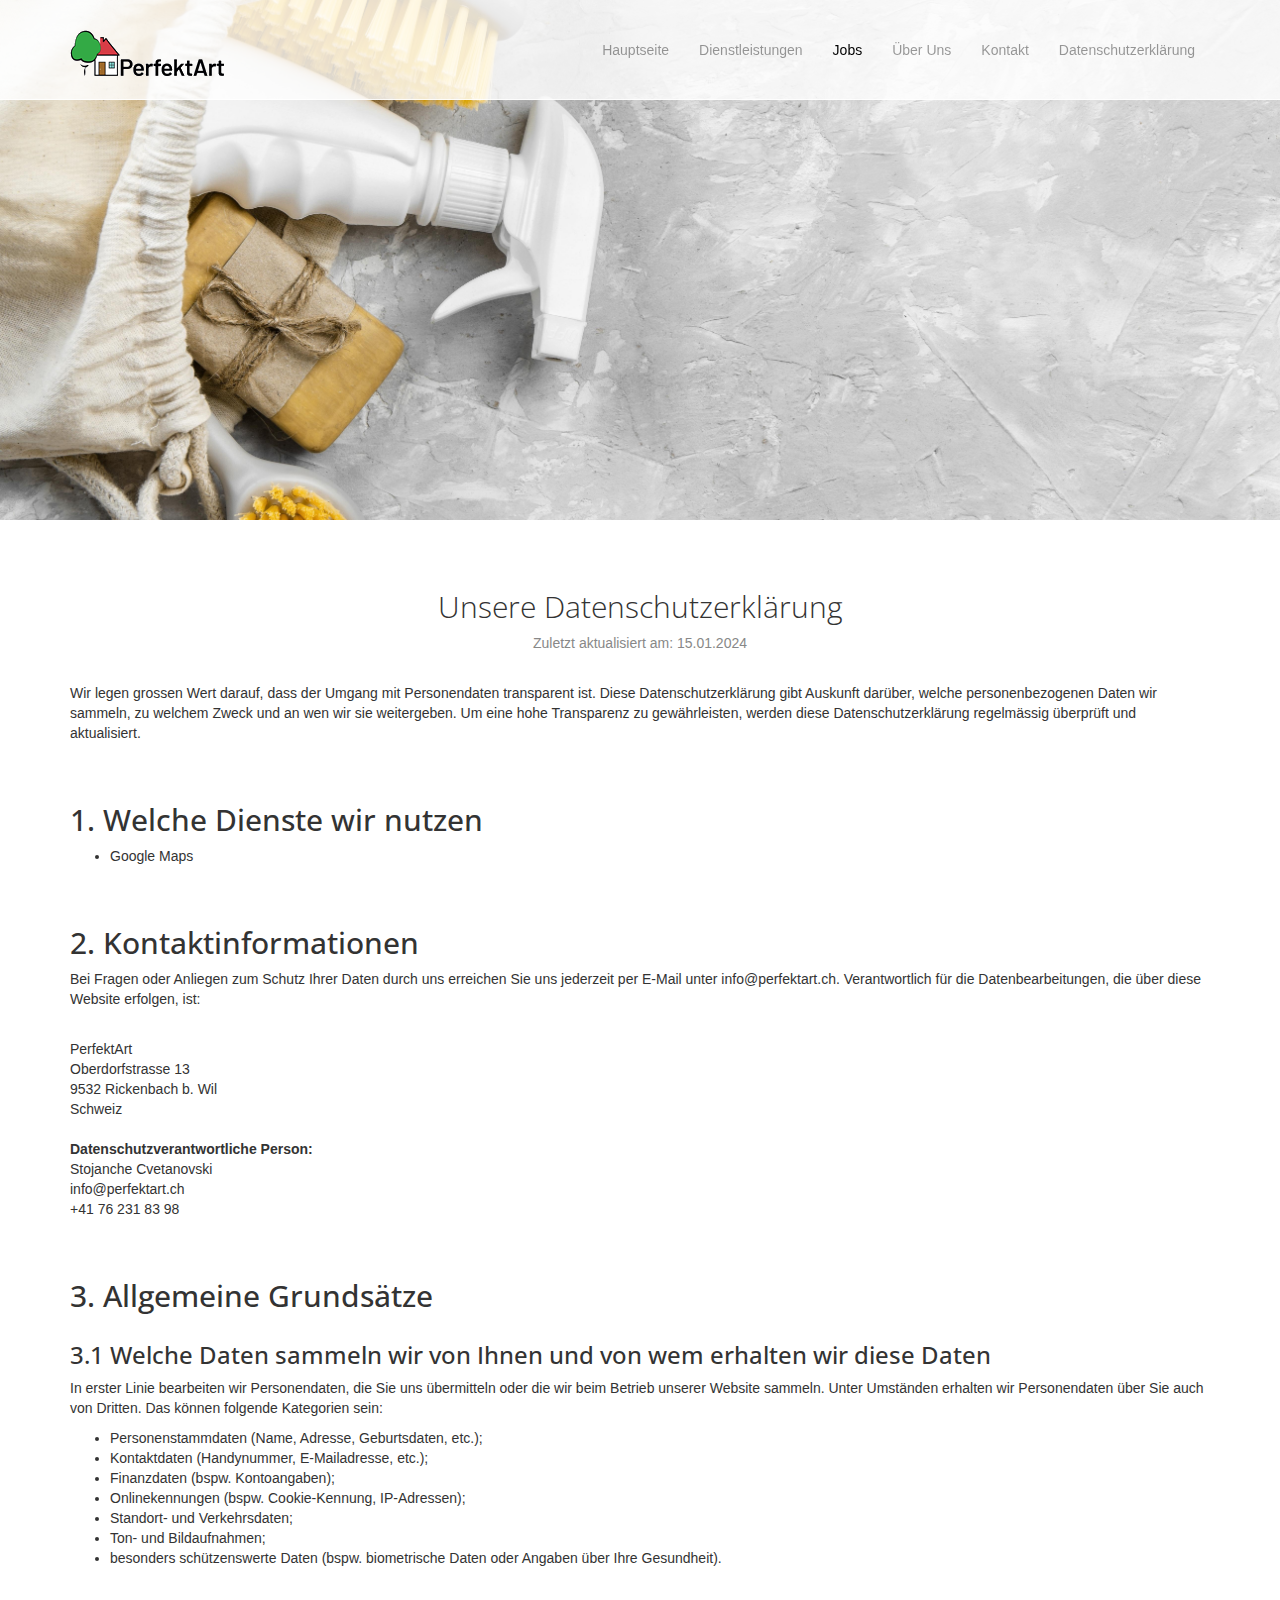
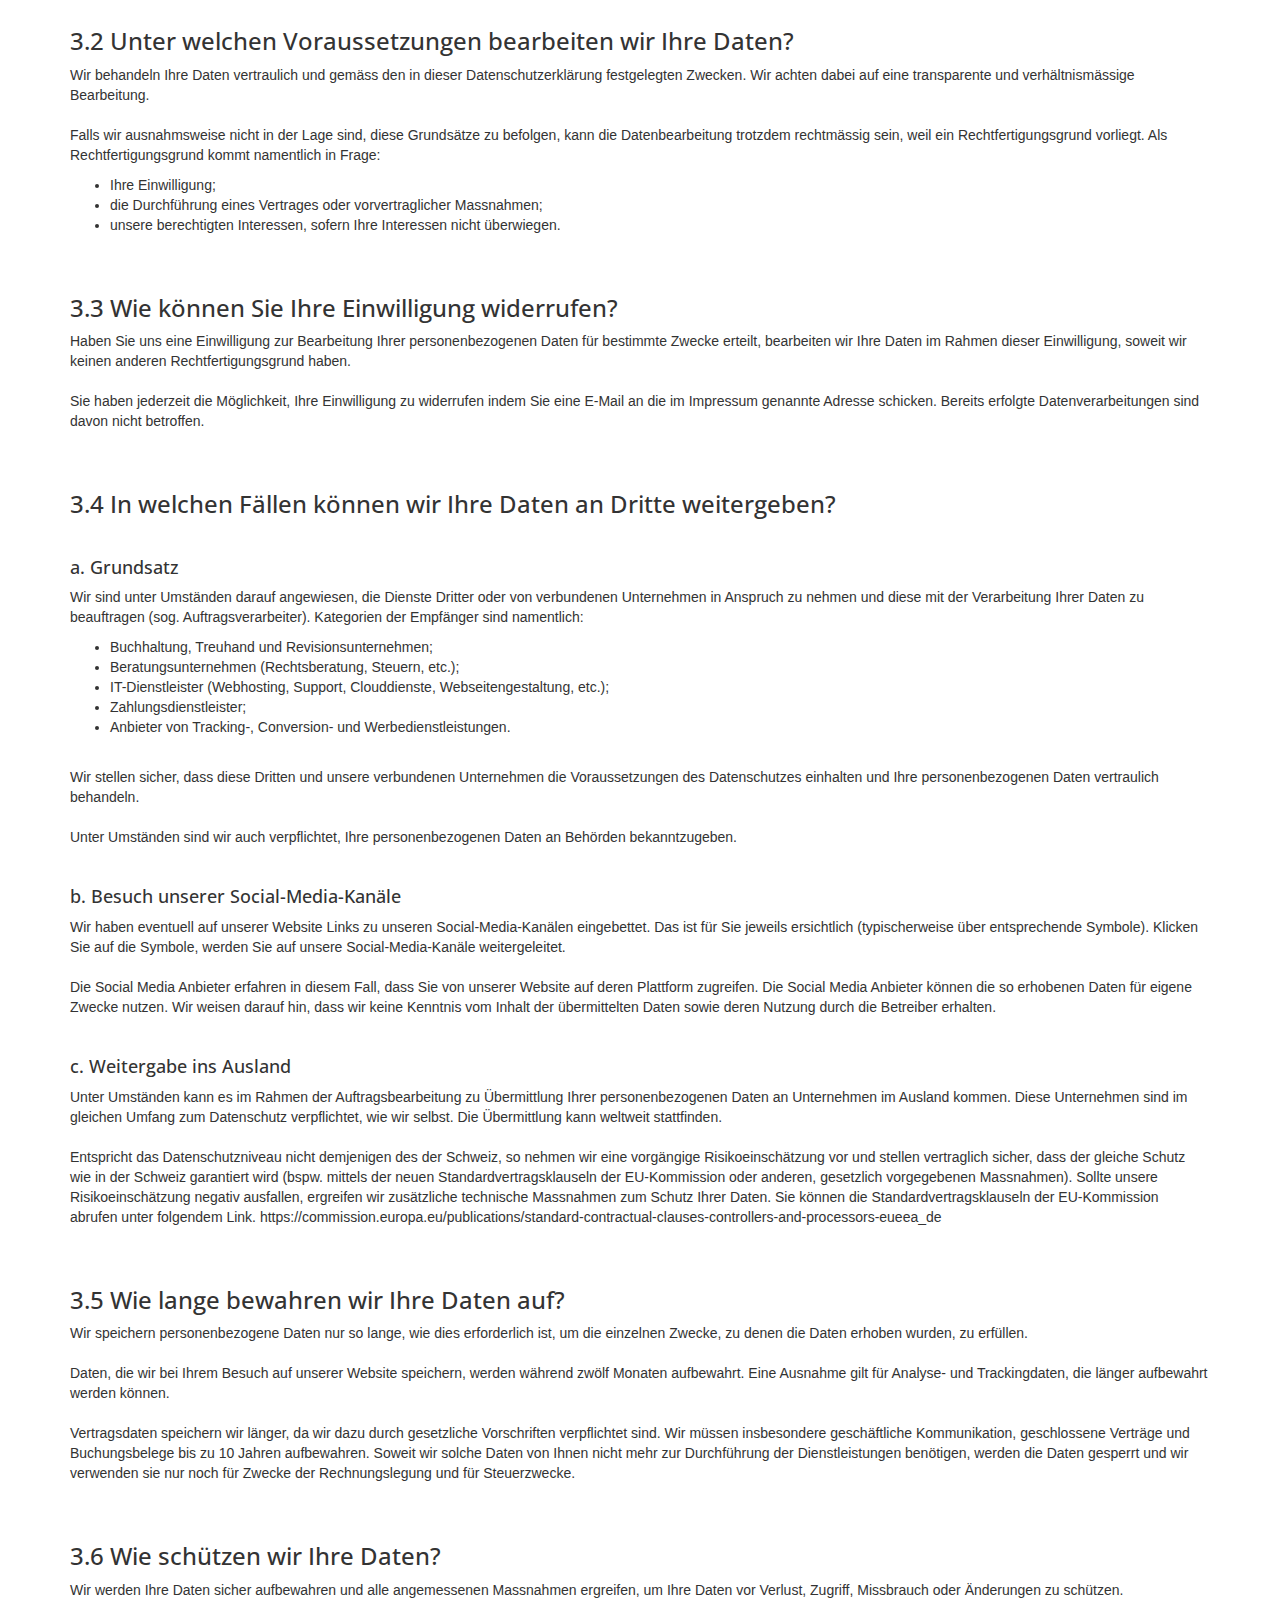
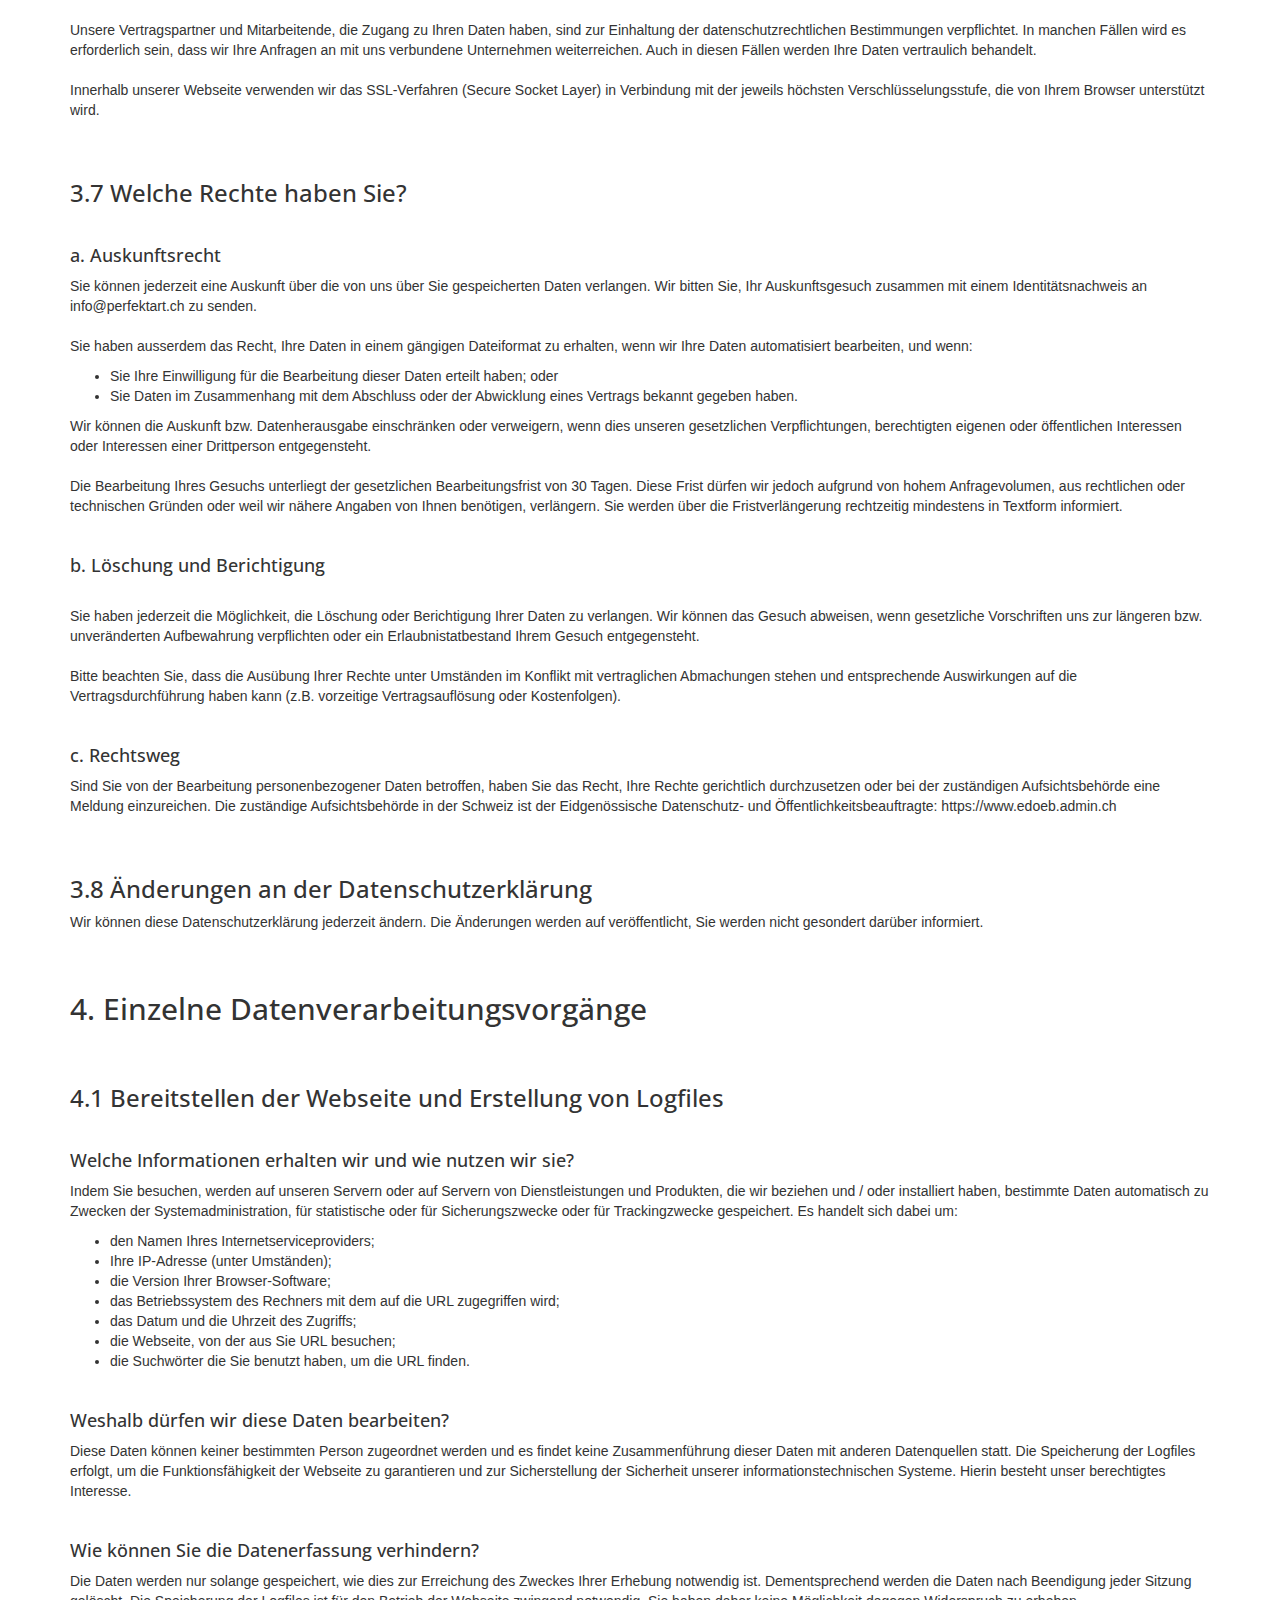
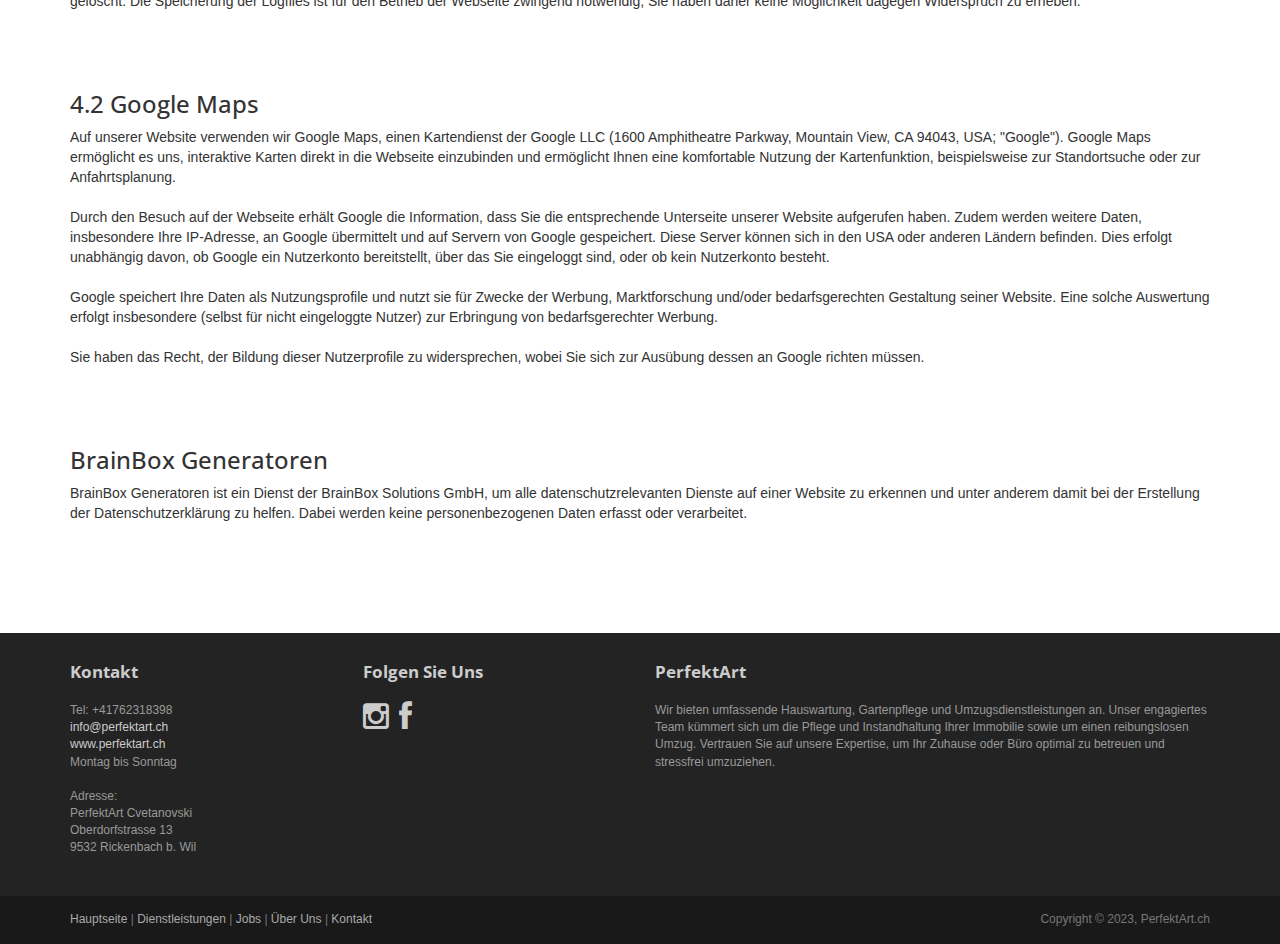
==== html/datenschutzerklaerung.html @ 06b2f6be "Datenschutzerklärung ergänzt und verlinkt" ====
<!DOCTYPE html>
<html lang="en">
<head>
	<meta charset="utf-8">
	<meta name="viewport"    content="width=device-width, initial-scale=1.0">
	<meta name="description" content="">
	
	<title>PerfektArt</title>

	<link rel="shortcut icon" href="assets/images/gt_favicon.png">
	
	<link rel="stylesheet" media="screen" href="http://fonts.googleapis.com/css?family=Open+Sans:300,400,700">
	<link rel="stylesheet" href="assets/css/bootstrap.min.css">
	<link rel="stylesheet" href="assets/css/font-awesome.min.css">

	<!-- Custom styles for our template -->
	<link rel="stylesheet" href="assets/css/bootstrap-theme.css" media="screen" >
	<link rel="stylesheet" href="assets/css/main.css">

</head>

<body class="home">
	<!-- Fixed navbar -->
	<div class="navbar navbar-inverse navbar-fixed-top headroom" >
		<div class="container">
			<div class="navbar-header">
				<!-- Button for smallest screens -->
				<button type="button" class="navbar-toggle" data-toggle="collapse" data-target=".navbar-collapse"><span class="icon-bar"></span> <span class="icon-bar"></span> <span class="icon-bar"></span> </button>
				<a class="navbar-brand" href="index.html"><img src="assets/images/logo.png" alt="PerfektArt"></a>
			</div>
			<div class="navbar-collapse collapse">
				<ul class="nav navbar-nav pull-right">
					<li><a href="index.html">Hauptseite</a></li>
					<li><a href="dienstleistungen.html">Dienstleistungen</a></li>
					<li class="active"><a href="#">Jobs</a></li>
					<li><a href="ueberuns.html">Über Uns</a></li>
					<li><a href="kontakt.html">Kontakt</a></li>
					<li><a href="datenschutzerklaerung.html">Datenschutzerklärung</a></li>
				</ul>
			</div><!--/.nav-collapse -->
		</div>
	</div> 
	<!-- /.navbar -->

	<!-- Header -->
	<header id="head">
		<div class="container">
			<div class="row">
			</div>
		</div>
	</header>
	<!-- /Header -->

	<!-- Intro -->
	<div class="container text-center">
		<br><br>
		<h2 class="thin">Unsere Datenschutzerklärung</h2>
		<p class="text-muted">
			Zuletzt aktualisiert am: 15.01.2024
		</p>
	</div>
	<div class="container text-left">
		 <br><p>Wir legen grossen Wert darauf, dass der Umgang mit Personendaten transparent ist. Diese Datenschutzerklärung gibt Auskunft darüber, welche personenbezogenen Daten wir sammeln, zu welchem Zweck und an wen wir sie weitergeben. Um eine hohe Transparenz zu gewährleisten, werden diese Datenschutzerklärung regelmässig überprüft und aktualisiert. </p><br><h2>1. Welche Dienste wir nutzen</h2><p></p><ul><li><span>Google Maps</span></li></ul><p></p><br><h2>2. Kontaktinformationen</h2><p>Bei Fragen oder Anliegen zum Schutz Ihrer Daten durch uns erreichen Sie uns jederzeit per E-Mail unter info@perfektart.ch. Verantwortlich für die Datenbearbeitungen, die über diese Website erfolgen, ist:</p><br><p>PerfektArt<br>Oberdorfstrasse 13<br>9532 Rickenbach b. Wil<br>Schweiz<br><br><strong>Datenschutzverantwortliche Person:</strong><br>Stojanche Cvetanovski<br>info@perfektart.ch<br>+41 76 231 83 98</p><br><h2>3. Allgemeine Grundsätze</h2><h3>3.1 Welche Daten sammeln wir von Ihnen und von wem erhalten wir diese Daten</h3><p>In erster Linie bearbeiten wir Personendaten, die Sie uns übermitteln oder die wir beim Betrieb unserer Website sammeln. Unter Umständen erhalten wir Personendaten über Sie auch von Dritten. Das können folgende Kategorien sein:</p><ul><li>Personenstammdaten (Name, Adresse, Geburtsdaten, etc.);</li><li>Kontaktdaten (Handynummer, E-Mailadresse, etc.);</li><li>Finanzdaten (bspw. Kontoangaben);</li><li>Onlinekennungen (bspw. Cookie-Kennung, IP-Adressen);</li><li>Standort- und Verkehrsdaten;</li><li>Ton- und Bildaufnahmen;</li><li>besonders schützenswerte Daten (bspw. biometrische Daten oder Angaben über Ihre Gesundheit).</li></ul><br><h3>3.2 Unter welchen Voraussetzungen bearbeiten wir Ihre Daten?</h3><p>Wir behandeln Ihre Daten vertraulich und gemäss den in dieser Datenschutzerklärung festgelegten Zwecken. Wir achten dabei auf eine transparente und verhältnismässige Bearbeitung.<br><br>Falls wir ausnahmsweise nicht in der Lage sind, diese Grundsätze zu befolgen, kann die Datenbearbeitung trotzdem rechtmässig sein, weil ein Rechtfertigungsgrund vorliegt. Als Rechtfertigungsgrund kommt namentlich in Frage:</p><ul><li>Ihre Einwilligung;</li><li>die Durchführung eines Vertrages oder vorvertraglicher Massnahmen;</li><li>unsere berechtigten Interessen, sofern Ihre Interessen nicht überwiegen.</li></ul><br><h3>3.3 Wie können Sie Ihre Einwilligung widerrufen?</h3><p>Haben Sie uns eine Einwilligung zur Bearbeitung Ihrer personenbezogenen Daten für bestimmte Zwecke erteilt, bearbeiten wir Ihre Daten im Rahmen dieser Einwilligung, soweit wir keinen anderen Rechtfertigungsgrund haben.<br><br>Sie haben jederzeit die Möglichkeit, Ihre Einwilligung zu widerrufen indem Sie eine E-Mail an die im Impressum genannte Adresse schicken. Bereits erfolgte Datenverarbeitungen sind davon nicht betroffen.</p><br><h3>3.4 In welchen Fällen können wir Ihre Daten an Dritte weitergeben?</h3><br><h4>a. Grundsatz</h4><p>Wir sind unter Umständen darauf angewiesen, die Dienste Dritter oder von verbundenen Unternehmen in Anspruch zu nehmen und diese mit der Verarbeitung Ihrer Daten zu beauftragen (sog. Auftragsverarbeiter). Kategorien der Empfänger sind namentlich:</p><ul><li>Buchhaltung, Treuhand und Revisionsunternehmen;</li><li>Beratungsunternehmen (Rechtsberatung, Steuern, etc.);</li><li>IT-Dienstleister (Webhosting, Support, Clouddienste, Webseitengestaltung, etc.);</li><li>Zahlungsdienstleister;</li><li>Anbieter von Tracking-, Conversion- und Werbedienstleistungen.</li></ul><br><p>Wir stellen sicher, dass diese Dritten und unsere verbundenen Unternehmen die Voraussetzungen des Datenschutzes einhalten und Ihre personenbezogenen Daten vertraulich behandeln.<br><br>Unter Umständen sind wir auch verpflichtet, Ihre personenbezogenen Daten an Behörden bekanntzugeben.</p><br><h4>b. Besuch unserer Social-Media-Kanäle</h4><p>Wir haben eventuell auf unserer Website Links zu unseren Social-Media-Kanälen eingebettet. Das ist für Sie jeweils ersichtlich (typischerweise über entsprechende Symbole). Klicken Sie auf die Symbole, werden Sie auf unsere Social-Media-Kanäle weitergeleitet.<br><br>Die Social Media Anbieter erfahren in diesem Fall, dass Sie von unserer Website auf deren Plattform zugreifen. Die Social Media Anbieter können die so erhobenen Daten für eigene Zwecke nutzen. Wir weisen darauf hin, dass wir keine Kenntnis vom Inhalt der übermittelten Daten sowie deren Nutzung durch die Betreiber erhalten.</p><br><h4>c. Weitergabe ins Ausland</h4><p>Unter Umständen kann es im Rahmen der Auftragsbearbeitung zu Übermittlung Ihrer personenbezogenen Daten an Unternehmen im Ausland kommen. Diese Unternehmen sind im gleichen Umfang zum Datenschutz verpflichtet, wie wir selbst. Die Übermittlung kann weltweit stattfinden.<br><br>Entspricht das Datenschutzniveau nicht demjenigen des der Schweiz, so nehmen wir eine vorgängige Risikoeinschätzung vor und stellen vertraglich sicher, dass der gleiche Schutz wie in der Schweiz garantiert wird (bspw. mittels der neuen Standardvertragsklauseln der EU-Kommission oder anderen, gesetzlich vorgegebenen Massnahmen). Sollte unsere Risikoeinschätzung negativ ausfallen, ergreifen wir zusätzliche technische Massnahmen zum Schutz Ihrer Daten. Sie können die Standardvertragsklauseln der EU-Kommission abrufen unter folgendem Link. https://commission.europa.eu/publications/standard-contractual-clauses-controllers-and-processors-eueea_de</p><br><h3>3.5 Wie lange bewahren wir Ihre Daten auf?</h3><p>Wir speichern personenbezogene Daten nur so lange, wie dies erforderlich ist, um die einzelnen Zwecke, zu denen die Daten erhoben wurden, zu erfüllen.<br><br>Daten, die wir bei Ihrem Besuch auf unserer Website speichern, werden während zwölf Monaten aufbewahrt. Eine Ausnahme gilt für Analyse- und Trackingdaten, die länger aufbewahrt werden können.<br><br>Vertragsdaten speichern wir länger, da wir dazu durch gesetzliche Vorschriften verpflichtet sind. Wir müssen insbesondere geschäftliche Kommunikation, geschlossene Verträge und Buchungsbelege bis zu 10 Jahren aufbewahren. Soweit wir solche Daten von Ihnen nicht mehr zur Durchführung der Dienstleistungen benötigen, werden die Daten gesperrt und wir verwenden sie nur noch für Zwecke der Rechnungslegung und für Steuerzwecke.</p><br><h3>3.6 Wie schützen wir Ihre Daten?</h3><p>Wir werden Ihre Daten sicher aufbewahren und alle angemessenen Massnahmen ergreifen, um Ihre Daten vor Verlust, Zugriff, Missbrauch oder Änderungen zu schützen.<br><br>Unsere Vertragspartner und Mitarbeitende, die Zugang zu Ihren Daten haben, sind zur Einhaltung der datenschutzrechtlichen Bestimmungen verpflichtet. In manchen Fällen wird es erforderlich sein, dass wir Ihre Anfragen an mit uns verbundene Unternehmen weiterreichen. Auch in diesen Fällen werden Ihre Daten vertraulich behandelt.<br><br>Innerhalb unserer Webseite verwenden wir das SSL-Verfahren (Secure Socket Layer) in Verbindung mit der jeweils höchsten Verschlüsselungsstufe, die von Ihrem Browser unterstützt wird.</p><br><h3>3.7 Welche Rechte haben Sie?</h3><br><h4>a. Auskunftsrecht</h4><p>Sie können jederzeit eine Auskunft über die von uns über Sie gespeicherten Daten verlangen. Wir bitten Sie, Ihr Auskunftsgesuch zusammen mit einem Identitätsnachweis an info@perfektart.ch zu senden.<br><br>Sie haben ausserdem das Recht, Ihre Daten in einem gängigen Dateiformat zu erhalten, wenn wir Ihre Daten automatisiert bearbeiten, und wenn:</p><ul><li>Sie Ihre Einwilligung für die Bearbeitung dieser Daten erteilt haben; oder</li><li>Sie Daten im Zusammenhang mit dem Abschluss oder der Abwicklung eines Vertrags bekannt gegeben haben.</li></ul><p>Wir können die Auskunft bzw. Datenherausgabe einschränken oder verweigern, wenn dies unseren gesetzlichen Verpflichtungen, berechtigten eigenen oder öffentlichen Interessen oder Interessen einer Drittperson entgegensteht.<br><br>Die Bearbeitung Ihres Gesuchs unterliegt der gesetzlichen Bearbeitungsfrist von 30 Tagen. Diese Frist dürfen wir jedoch aufgrund von hohem Anfragevolumen, aus rechtlichen oder technischen Gründen oder weil wir nähere Angaben von Ihnen benötigen, verlängern. Sie werden über die Fristverlängerung rechtzeitig mindestens in Textform informiert.</p><br><h4>b. Löschung und Berichtigung</h4><br><p>Sie haben jederzeit die Möglichkeit, die Löschung oder Berichtigung Ihrer Daten zu verlangen. Wir können das Gesuch abweisen, wenn gesetzliche Vorschriften uns zur längeren bzw. unveränderten Aufbewahrung verpflichten oder ein Erlaubnistatbestand Ihrem Gesuch entgegensteht.<br><br>Bitte beachten Sie, dass die Ausübung Ihrer Rechte unter Umständen im Konflikt mit vertraglichen Abmachungen stehen und entsprechende Auswirkungen auf die Vertragsdurchführung haben kann (z.B. vorzeitige Vertragsauflösung oder Kostenfolgen).</p><br><h4>c. Rechtsweg</h4><p>Sind Sie von der Bearbeitung personenbezogener Daten betroffen, haben Sie das Recht, Ihre Rechte gerichtlich durchzusetzen oder bei der zuständigen Aufsichtsbehörde eine Meldung einzureichen. Die zuständige Aufsichtsbehörde in der Schweiz ist der Eidgenössische Datenschutz- und Öffentlichkeitsbeauftragte: https://www.edoeb.admin.ch</p><br><h3>3.8 Änderungen an der Datenschutzerklärung</h3><p>Wir können diese Datenschutzerklärung jederzeit ändern. Die Änderungen werden auf  veröffentlicht, Sie werden nicht gesondert darüber informiert.</p><br><h2>4. Einzelne Datenverarbeitungsvorgänge</h2><br><h3>4.1 Bereitstellen der Webseite und Erstellung von Logfiles</h3><br><h4>Welche Informationen erhalten wir und wie nutzen wir sie?</h4><p>Indem Sie  besuchen, werden auf unseren Servern oder auf Servern von Dienstleistungen und Produkten, die wir beziehen und / oder installiert haben, bestimmte Daten automatisch zu Zwecken der Systemadministration, für statistische oder für Sicherungszwecke oder für Trackingzwecke gespeichert. Es handelt sich dabei um:</p><ul><li>den Namen Ihres Internetserviceproviders;</li><li>Ihre IP-Adresse (unter Umständen);</li><li>die Version Ihrer Browser-Software;</li><li>das Betriebssystem des Rechners mit dem auf die URL zugegriffen wird;</li><li>das Datum und die Uhrzeit des Zugriffs;</li><li>die Webseite, von der aus Sie URL besuchen;</li><li>die Suchwörter die Sie benutzt haben, um die URL finden.</li></ul><br><h4>Weshalb dürfen wir diese Daten bearbeiten?</h4><p>Diese Daten können keiner bestimmten Person zugeordnet werden und es findet keine Zusammenführung dieser Daten mit anderen Datenquellen statt. Die Speicherung der Logfiles erfolgt, um die Funktionsfähigkeit der Webseite zu garantieren und zur Sicherstellung der Sicherheit unserer informationstechnischen Systeme. Hierin besteht unser berechtigtes Interesse.</p><br><h4>Wie können Sie die Datenerfassung verhindern?</h4><p>Die Daten werden nur solange gespeichert, wie dies zur Erreichung des Zweckes Ihrer Erhebung notwendig ist. Dementsprechend werden die Daten nach Beendigung jeder Sitzung gelöscht. Die Speicherung der Logfiles ist für den Betrieb der Webseite zwingend notwendig, Sie haben daher keine Möglichkeit dagegen Widerspruch zu erheben.</p> <br><br><h3>4.2 Google Maps</h3><p>Auf unserer Website verwenden wir Google Maps, einen Kartendienst der Google LLC (1600 Amphitheatre Parkway, Mountain View, CA 94043, USA; "Google"). Google Maps ermöglicht es uns, interaktive Karten direkt in die Webseite einzubinden und ermöglicht Ihnen eine komfortable Nutzung der Kartenfunktion, beispielsweise zur Standortsuche oder zur Anfahrtsplanung.<br><br>Durch den Besuch auf der Webseite erhält Google die Information, dass Sie die entsprechende Unterseite unserer Website aufgerufen haben. Zudem werden weitere Daten, insbesondere Ihre IP-Adresse, an Google übermittelt und auf Servern von Google gespeichert. Diese Server können sich in den USA oder anderen Ländern befinden. Dies erfolgt unabhängig davon, ob Google ein Nutzerkonto bereitstellt, über das Sie eingeloggt sind, oder ob kein Nutzerkonto besteht.<br><br>Google speichert Ihre Daten als Nutzungsprofile und nutzt sie für Zwecke der Werbung, Marktforschung und/oder bedarfsgerechten Gestaltung seiner Website. Eine solche Auswertung erfolgt insbesondere (selbst für nicht eingeloggte Nutzer) zur Erbringung von bedarfsgerechter Werbung.<br><br>Sie haben das Recht, der Bildung dieser Nutzerprofile zu widersprechen, wobei Sie sich zur Ausübung dessen an Google richten müssen.</p> <br><br><h3>BrainBox Generatoren</h3> BrainBox Generatoren ist ein Dienst der <a style="color:inherit;" href="https://brainbox.swiss/" rel="nofollow" target="_blank">BrainBox Solutions GmbH</a>, um alle datenschutzrelevanten Dienste auf einer Website zu erkennen und unter anderem damit bei der Erstellung der Datenschutzerklärung zu helfen. Dabei werden keine personenbezogenen Daten erfasst oder verarbeitet. 
	</div>
	<!-- /Intro-->
	
	<!-- Social links. @TODO: replace by link/instructions in template -->
	<section id="social">
		<div class="container">
			<div class="wrapper clearfix">
				<!-- AddThis Button BEGIN -->
				<div class="addthis_toolbox addthis_default_style">
				<a class="addthis_button_facebook_like" fb:like:layout="button_count"></a>
				<a class="addthis_button_tweet"></a>
				<a class="addthis_button_linkedin_counter"></a>
				<a class="addthis_button_google_plusone" g:plusone:size="medium"></a>
				</div>
				<!-- AddThis Button END -->
			</div>
		</div>
	</section>
	<!-- /social links -->


	<footer id="footer" class="top-space">

		<div class="footer1">
			<div class="container">
				<div class="row">
					
					<div class="col-md-3 widget">
						<h3 class="widget-title">Kontakt</h3>
						<div class="widget-body">
							<p>Tel: +41762318398<br>
								<a href="mailto:#">info@perfektart.ch</a><br>
								<a href="http://www.perfektart.ch">www.perfektart.ch</a><br>
								Montag bis Sonntag<br>
								<br>
								Adresse:<br>
								PerfektArt Cvetanovski<br>
								Oberdorfstrasse 13<br>
								9532 Rickenbach b. Wil
							</p>	
						</div>
					</div>

					<div class="col-md-3 widget">
						<h3 class="widget-title">Folgen Sie Uns</h3>
						<div class="widget-body">
							<p class="follow-me-icons">
								<a href=""><i class="fa fa-instagram fa-2"></i></a>
								<a href=""><i class="fa fa-facebook fa-2"></i></a>
							</p>	
						</div>
					</div>

					<div class="col-md-6 widget">
						<h3 class="widget-title">PerfektArt</h3>
						<div class="widget-body">
							<p>Wir bieten umfassende Hauswartung, Gartenpflege und Umzugsdienstleistungen an. Unser engagiertes Team kümmert sich um die Pflege und Instandhaltung Ihrer Immobilie sowie um einen reibungslosen Umzug. Vertrauen Sie auf unsere Expertise, um Ihr Zuhause oder Büro optimal zu betreuen und stressfrei umzuziehen.</p>
						</div>
					</div>

				</div> <!-- /row of widgets -->
			</div>
		</div>

		<div class="footer2">
			<div class="container">
				<div class="row">
					
					<div class="col-md-6 widget">
						<div class="widget-body">
							<p class="simplenav">
								<a href="index.html">Hauptseite</a> | 
								<a href="dienstleistungen.html">Dienstleistungen</a> |
								<a href="#">Jobs</a> |
								<a href="ueberuns.html">Über Uns</a> |
								<a href="kontakt.html">Kontakt</a> 
							</p>
						</div>
					</div>

					<div class="col-md-6 widget">
						<div class="widget-body">
							<p class="text-right">
								Copyright &copy; 2023, PerfektArt.ch 
							</p>
						</div>
					</div>

				</div> <!-- /row of widgets -->
			</div>
		</div>

	</footer>	
		




	<!-- JavaScript libs are placed at the end of the document so the pages load faster -->
	<script src="http://ajax.googleapis.com/ajax/libs/jquery/1.10.2/jquery.min.js"></script>
	<script src="http://netdna.bootstrapcdn.com/bootstrap/3.0.0/js/bootstrap.min.js"></script>
	<script src="assets/js/headroom.min.js"></script>
	<script src="assets/js/jQuery.headroom.min.js"></script>
	<script src="assets/js/template.js"></script>
</body>
</html>
---- html/assets/css/main.css ----
/* Header */
#head { background:#181015 url( ../images/bg_header.jpg) no-repeat; background-size: cover; min-height:520px; text-align: center; padding-top:240px; color:white; font-family:"Open sans", Helvetica, Arial; font-weight:300; }
#head.secondary { height:100px; min-height: 100px; padding-top:0px; }
	#head .lead { font-family:"Open sans", Helvetica, Arial; font-size:44px; margin-bottom:6px; color:white; line-height:1.15em; } 
	#head .tagline { color:rgba(255,255,255,0.75); margin-bottom:25px; }
		#head .tagline a { color:#fff; } 
	#head .btn { margin-bottom:10px;}
	#head .btn-default { text-shadow: none; background:transparent; color:rgba(255,255,255,.5); -webkit-box-shadow:inset 0px 0px 0px 3px rgba(255,255,255,.5); -moz-box-shadow:inset 0px 0px 0px 3px rgba(255,255,255,.5); box-shadow:inset 0px 0px 0px 3px rgba(255,255,255,.5); background: transparent; }
		#head .btn-default:hover,
		#head .btn-default:focus { color:rgba(255,255,255,.8); -webkit-box-shadow:inset 0px 0px 0px 3px rgba(255,255,255,.8); -moz-box-shadow:inset 0px 0px 0px 3px rgba(255,255,255,.8); box-shadow:inset 0px 0px 0px 3px rgba(255,255,255,.8); background: transparent; }
		#head .btn-default:active, 
		#head .btn-default.active { color:#fff; -webkit-box-shadow:inset 0px 0px 0px 3px #fff; -moz-box-shadow:inset 0px 0px 0px 3px #fff; box-shadow:inset 0px 0px 0px 3px #fff; background: transparent; }

@media (max-width: 767px) {
	#head { min-height:420px; padding-top:160px; }
	#head .lead { font-size: 34px; }
}


/* Autohide navbar */
.slideUp { top:-100px; }
.headroom { -webkit-transition: all 0.4s ease-out; -moz-transition: all 0.4s ease-out; -o-transition: all 0.4s ease-out; transition: all 0.4s ease-out; }


/* Color FA Icons */
.highlight { margin-top:40px; }
	.h-caption { text-align: center; } 
	.h-caption i { display:block; font-size: 54px; color:#382526; margin-bottom:36px; }
	.h-caption h4 { color:#382526; font-size: 16px; font-weight: bold; margin-bottom:20px; }
	.h-body { }


/* Typography */
h1, h2, h3, h4, h5, h6 { font-family:"Open sans", Helvetica, Arial; }
h1, .h1, h2, .h2, h3, .h3 { margin-top:30px; } 
blockquote { font-style: italic; font-family: Georgia; color:#999; margin:30px 0 30px; }
label { color: #777; }
.thin { font-weight:300; }
.page-title { margin-top:20px; font-weight:300; }
.text-muted { color:#888; }
.breadcrumb { background:none; padding:0; margin:30px 0 0px 0; }
ul.list-spaces li{ margin-bottom:10px; }

/* Helpers */
.container-full { margin: 0 auto; width: 100%; }
.top-space { margin-top: 60px; }
.top-margin { margin-top:20px; }

img { max-width:100%; }
img.pull-right { margin-left: 10px; }
img.pull-left { margin-right: 10px; }
#map { width:100%; height: 400px; }
#social { margin-top:50px; margin-bottom:50px; }
	#social .wrapper { width:340px; margin:0 auto; }

.fotoscontainer {
	display: grid;
	grid-template-columns: repeat(4, 1fr);
	grid-template-rows: repeat(4, 300px);
	margin-left: 40px;
	margin-right: 40px;
	gap: 20px;
}

div.frame1 {
	grid-row-start: 1;
	grid-column-start: 1;
	justify-content: center;
	vertical-align: top;
	width:300px; /*width of your image*/
	height:300px; /*height of your image*/
	background-image:url('/Users/goran/Desktop/PerfektArt/PerfektArt/assets/images/1.jpeg');
	margin:0; /* If you want no margin */
	padding:0; /*if your want to padding */
}

/* Main content block */
.maincontent { }

/* Sidebars */
.sidebar { padding-top:36px; padding-bottom:30px; }
	.sidebar .widget { margin-bottom:20px; }
	.sidebar h1, .sidebar .h1, .sidebar h2, .sidebar .h2, .sidebar h3, .sidebar .h3 { margin-top:20px; } 

/* Footer */
.footer1 { background: #232323; padding: 30px 0 0 0; font-size: 12px; color: #999; }
	.footer1 a { color: #ccc; }
		.footer1 a:hover {color: #fff; }
	.footer1 .widget { margin-bottom:30px; }		
	.footer1 .widget-title { font-size: 17px; font-weight: bold; color: #ccc; margin: 0 0 20px; }
	.footer1 .entry-meta { border-top: 1px solid #ccc; border-bottom: 1px solid #ccc; margin: 0 0 35px 0; padding: 2px 0; color: #888888; font-size: 12px; font-size: 0.75rem; }
		.footer1 .entry-meta a { color: #333333; }
		.footer1 .entry-meta .meta-in { border-top: 1px solid #ccc; border-bottom: 1px solid #ccc; padding: 10px 0; }
	.follow-me-icons { font-size:30px; }		
		.follow-me-icons i { float:left; margin:0 10px 0 0; }		

.footer2 { background: #191919; padding: 15px 0; color: #777; font-size: 12px; }
	.footer2 a { color: #aaa; }
		.footer2 a:hover { color: #fff; }
		.footer2 p { margin: 0; }

	.widget-simplenav { margin-left:-5px; }		
	.widget-simplenav a{ margin:0 5px; }
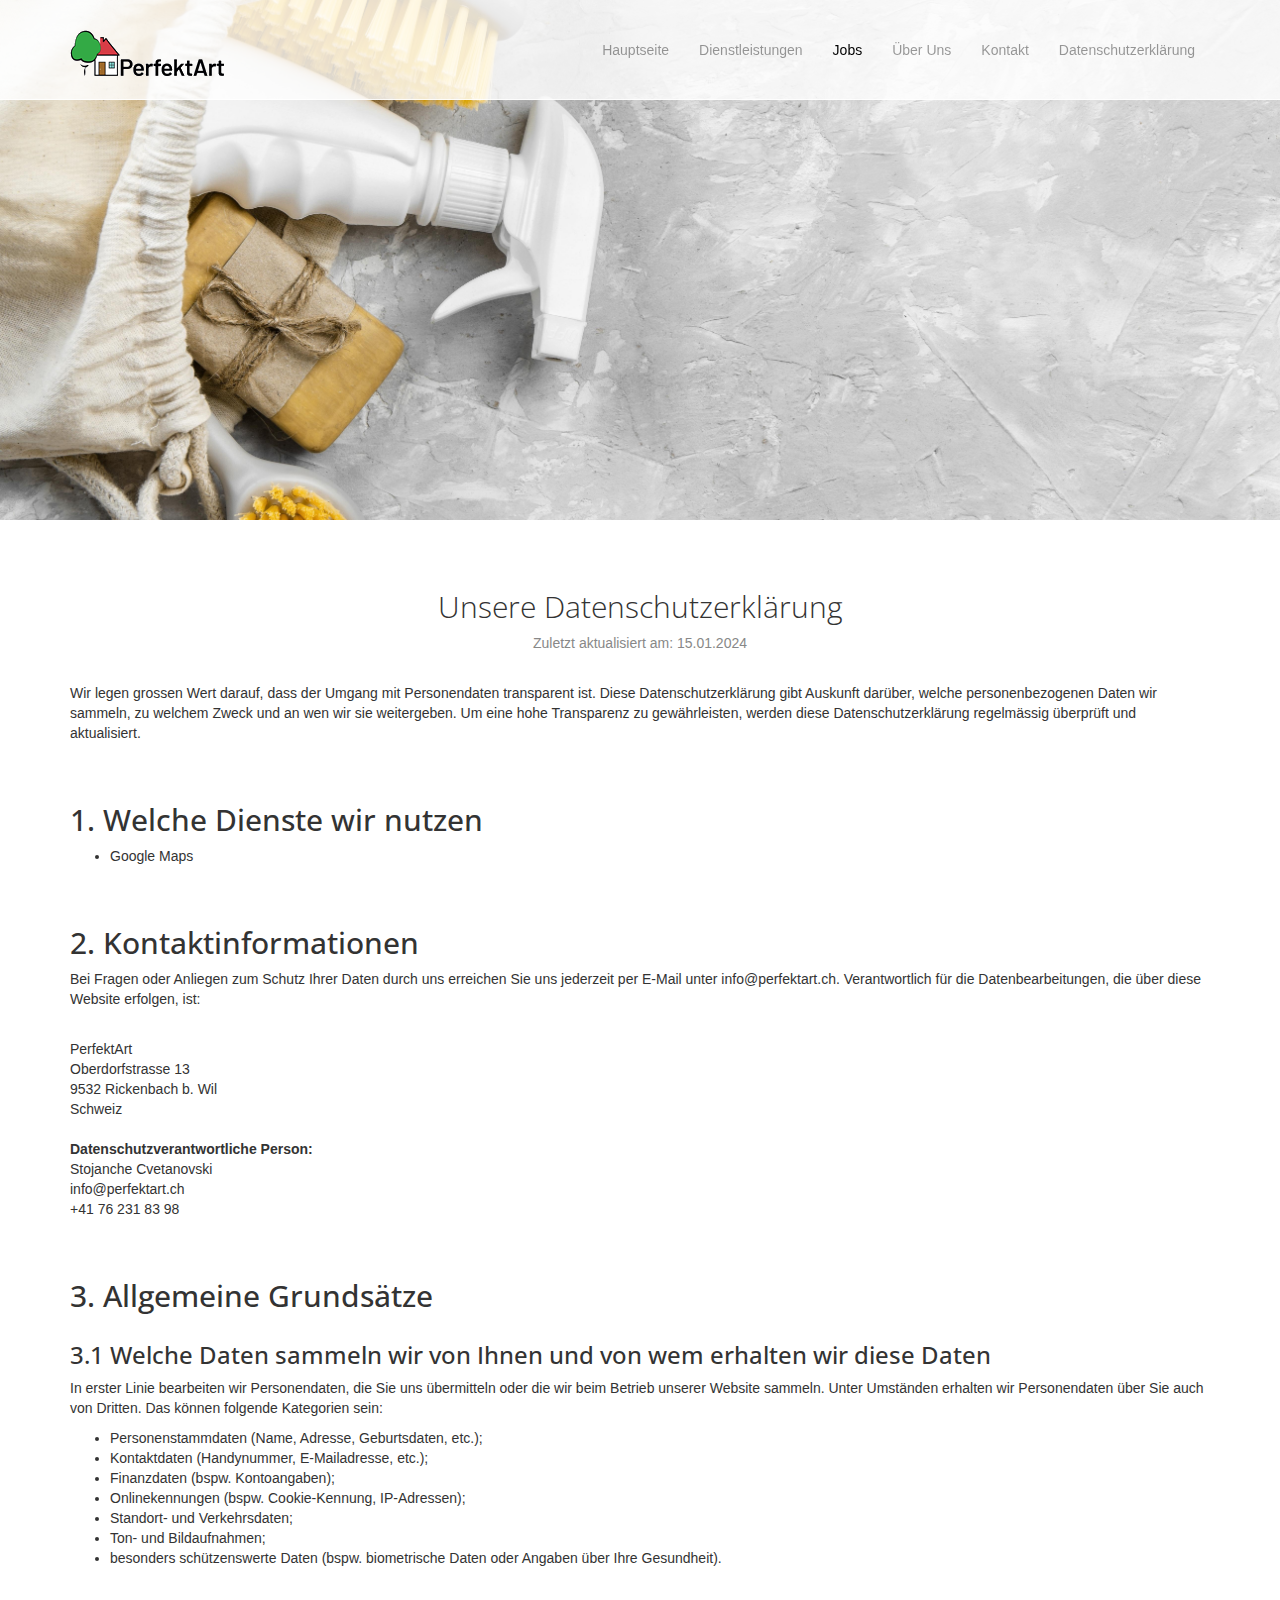
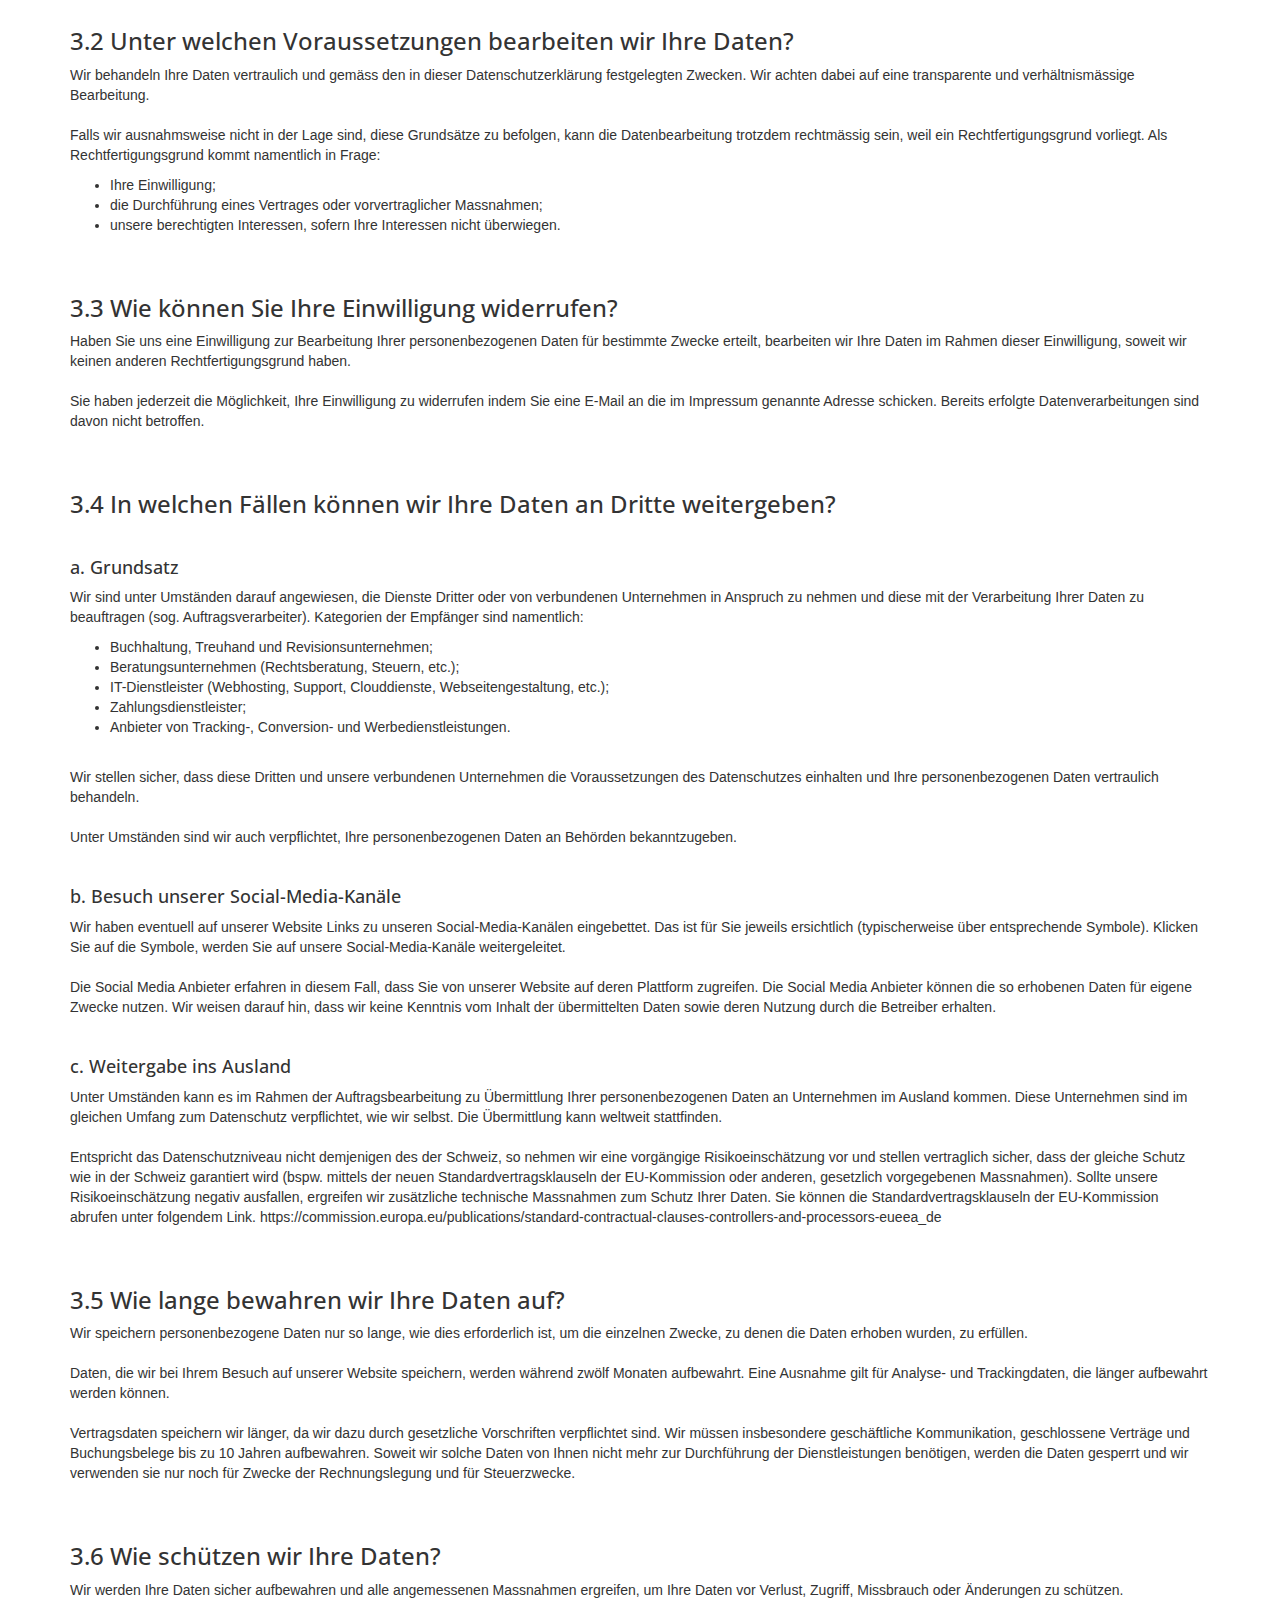
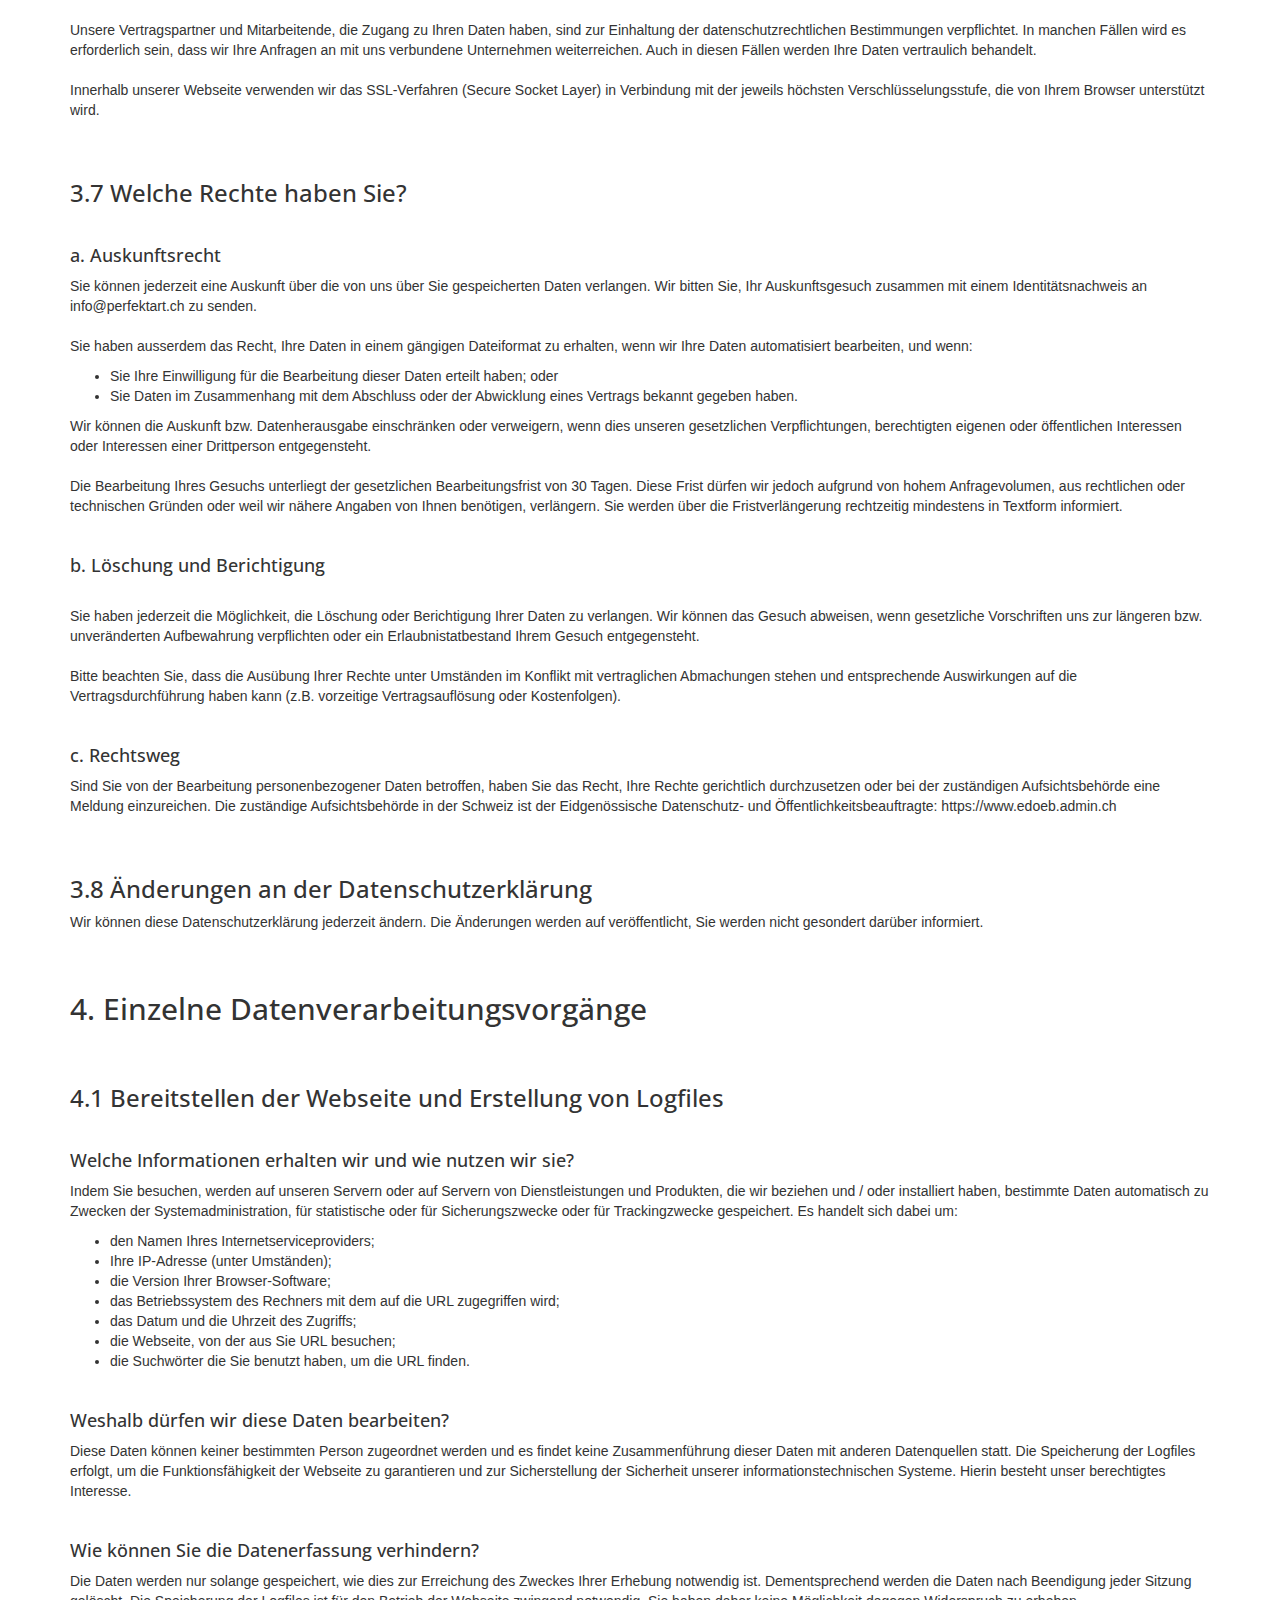
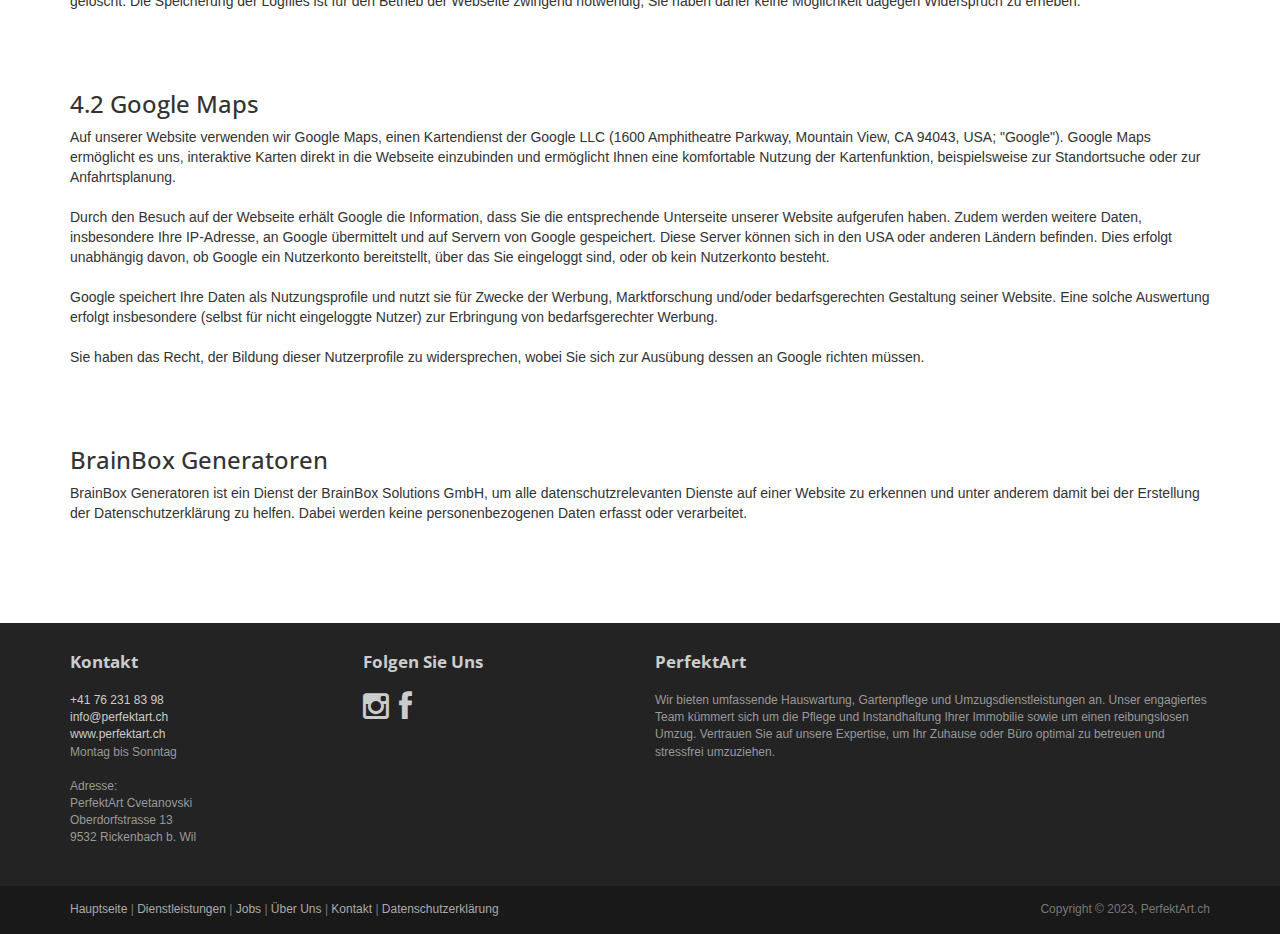
==== commit 07fd74f7: "Kontaktseite und Footer optimiert und vereinheitlicht" ====
--- a/html/datenschutzerklaerung.html
+++ b/html/datenschutzerklaerung.html
@@ -82,7 +82,7 @@
 	<!-- /social links -->
 
 
-	<footer id="footer" class="top-space">
+	<footer id="footer">
 
 		<div class="footer1">
 			<div class="container">
@@ -91,8 +91,9 @@
 					<div class="col-md-3 widget">
 						<h3 class="widget-title">Kontakt</h3>
 						<div class="widget-body">
-							<p>Tel: +41762318398<br>
-								<a href="mailto:#">info@perfektart.ch</a><br>
+							<p>
+								<a href="tel:+41762318398">+41 76 231 83 98</a><br>
+								<a href="mailto:info@perfektart.ch">info@perfektart.ch</a><br>
 								<a href="http://www.perfektart.ch">www.perfektart.ch</a><br>
 								Montag bis Sonntag<br>
 								<br>
@@ -110,7 +111,7 @@
 							<p class="follow-me-icons">
 								<a href=""><i class="fa fa-instagram fa-2"></i></a>
 								<a href=""><i class="fa fa-facebook fa-2"></i></a>
-							</p>	
+							</p>
 						</div>
 					</div>
 
@@ -134,9 +135,10 @@
 							<p class="simplenav">
 								<a href="index.html">Hauptseite</a> | 
 								<a href="dienstleistungen.html">Dienstleistungen</a> |
-								<a href="#">Jobs</a> |
+								<a href="jobs.html">Jobs</a> |
 								<a href="ueberuns.html">Über Uns</a> |
-								<a href="kontakt.html">Kontakt</a> 
+								<a href="kontakt.html">Kontakt</a> |
+								<a href="#">Datenschutzerklärung</a>
 							</p>
 						</div>
 					</div>
@@ -152,8 +154,7 @@
 				</div> <!-- /row of widgets -->
 			</div>
 		</div>
-
-	</footer>	
+	</footer>
 		
 
 
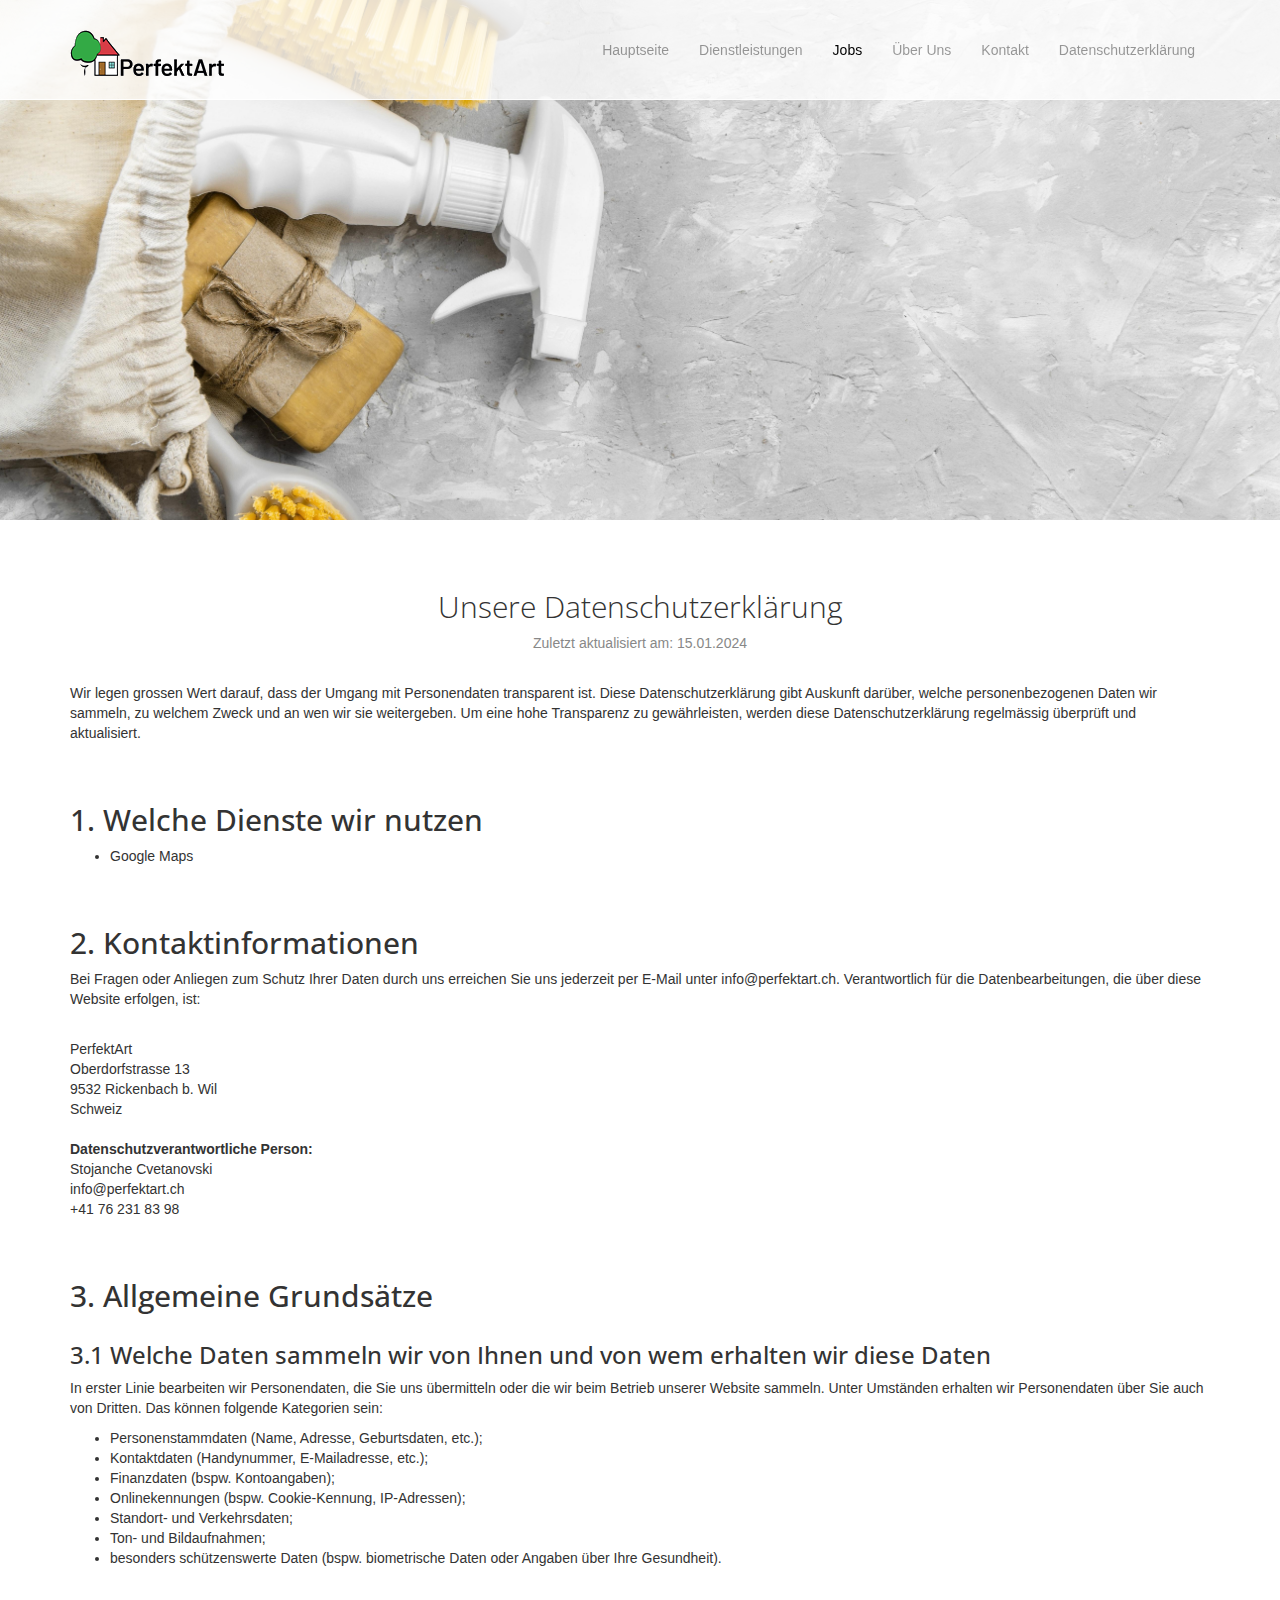
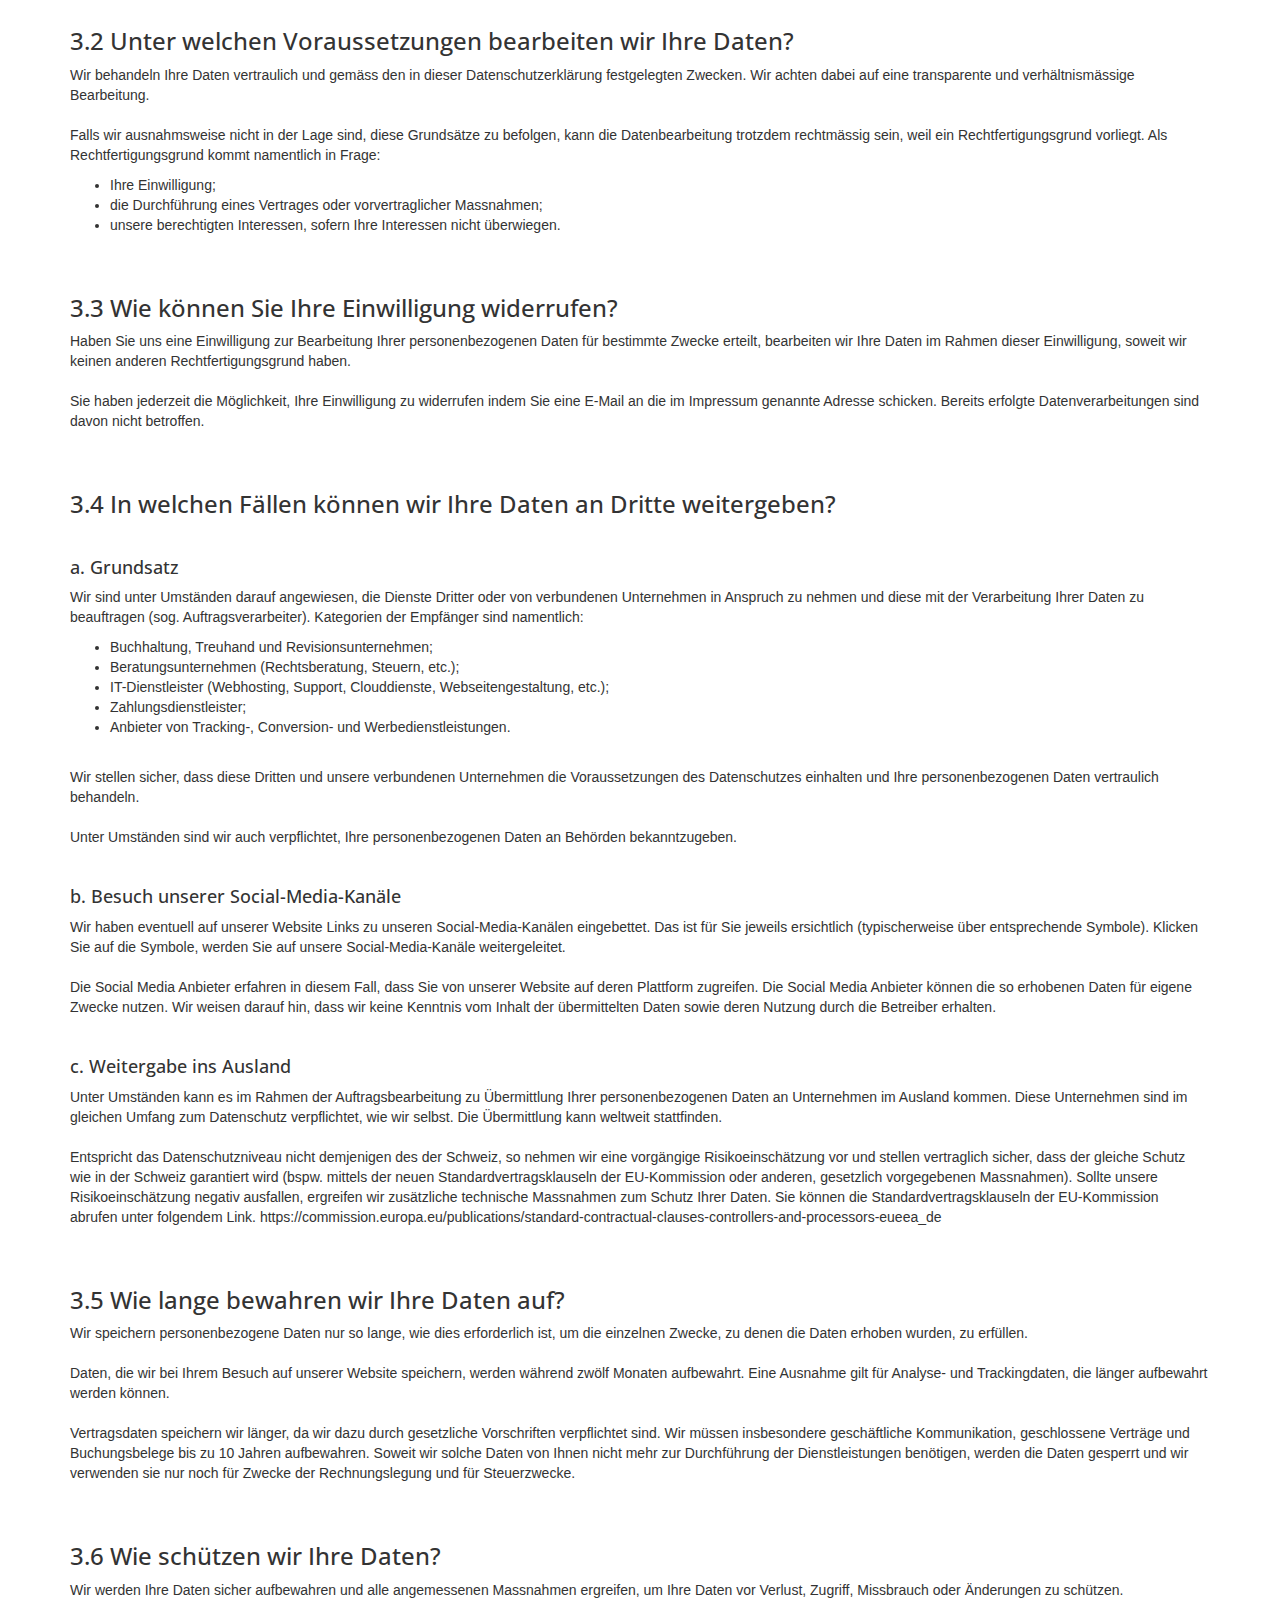
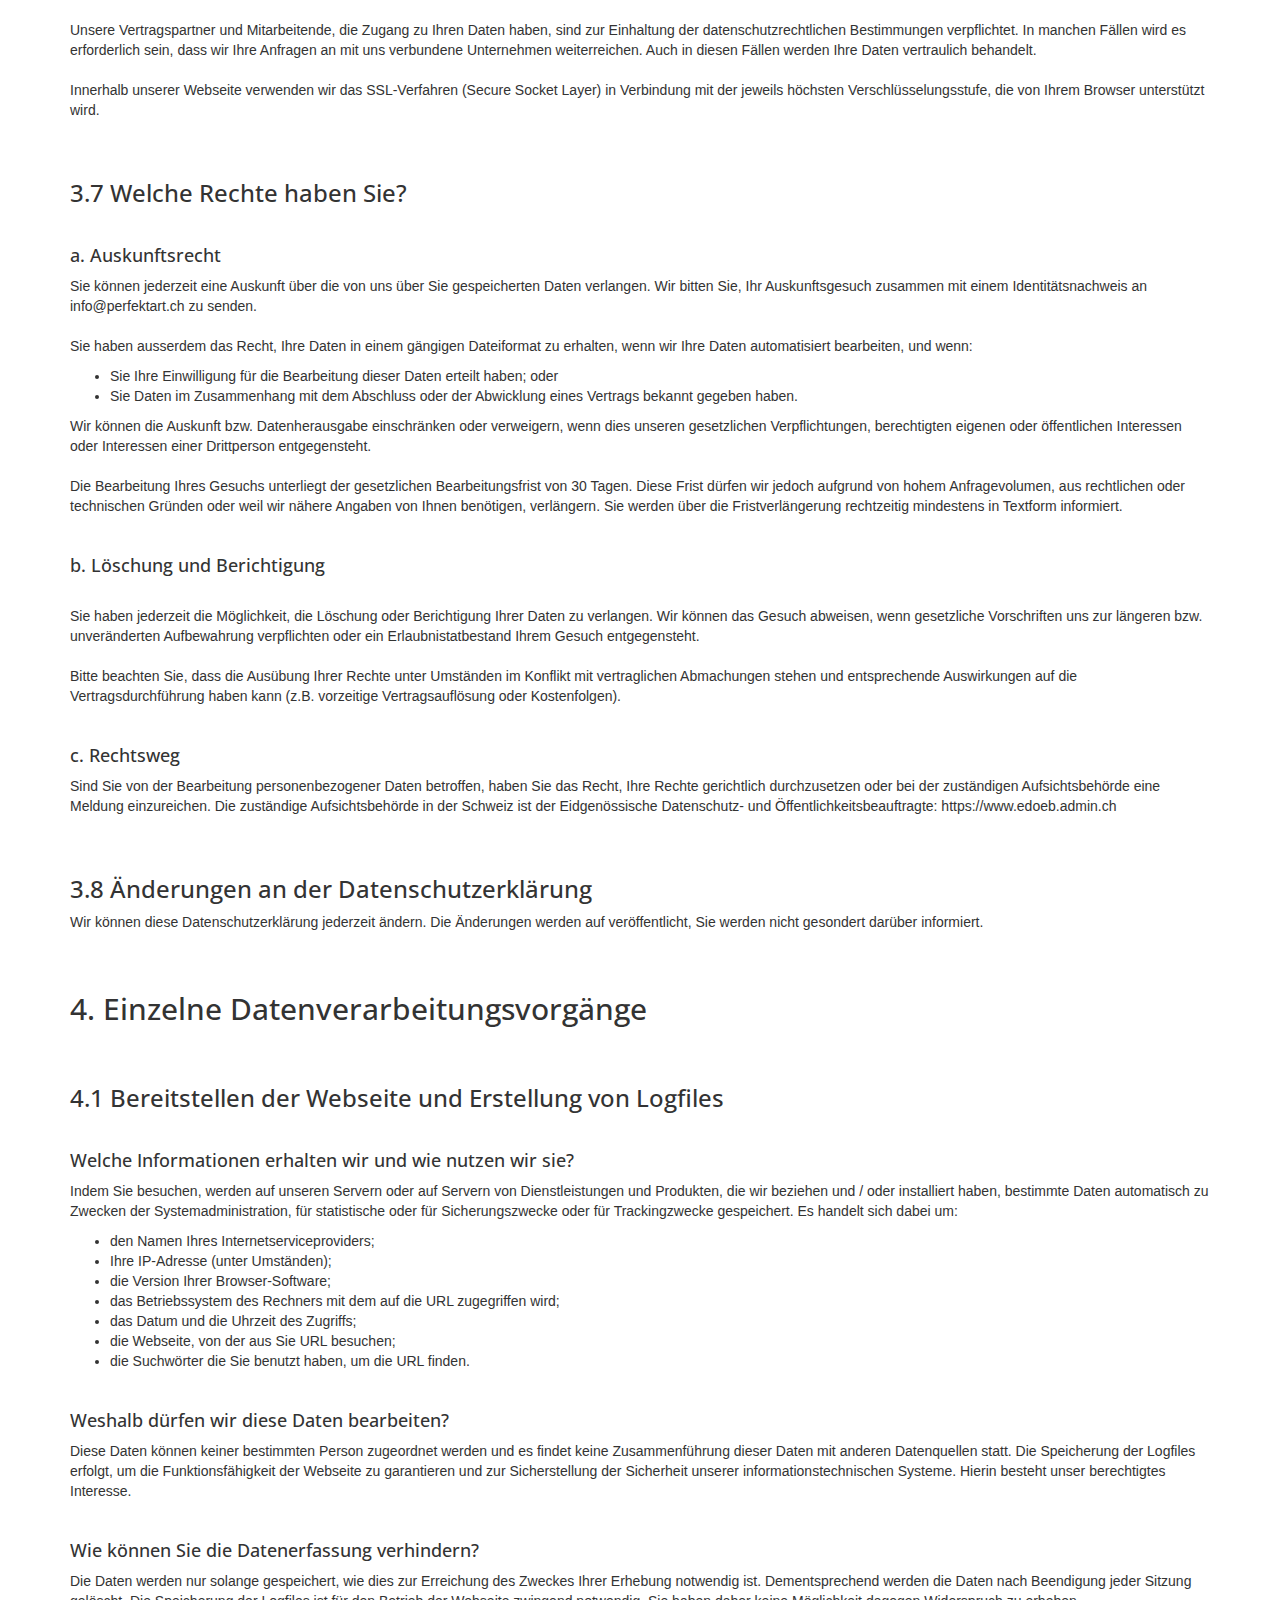
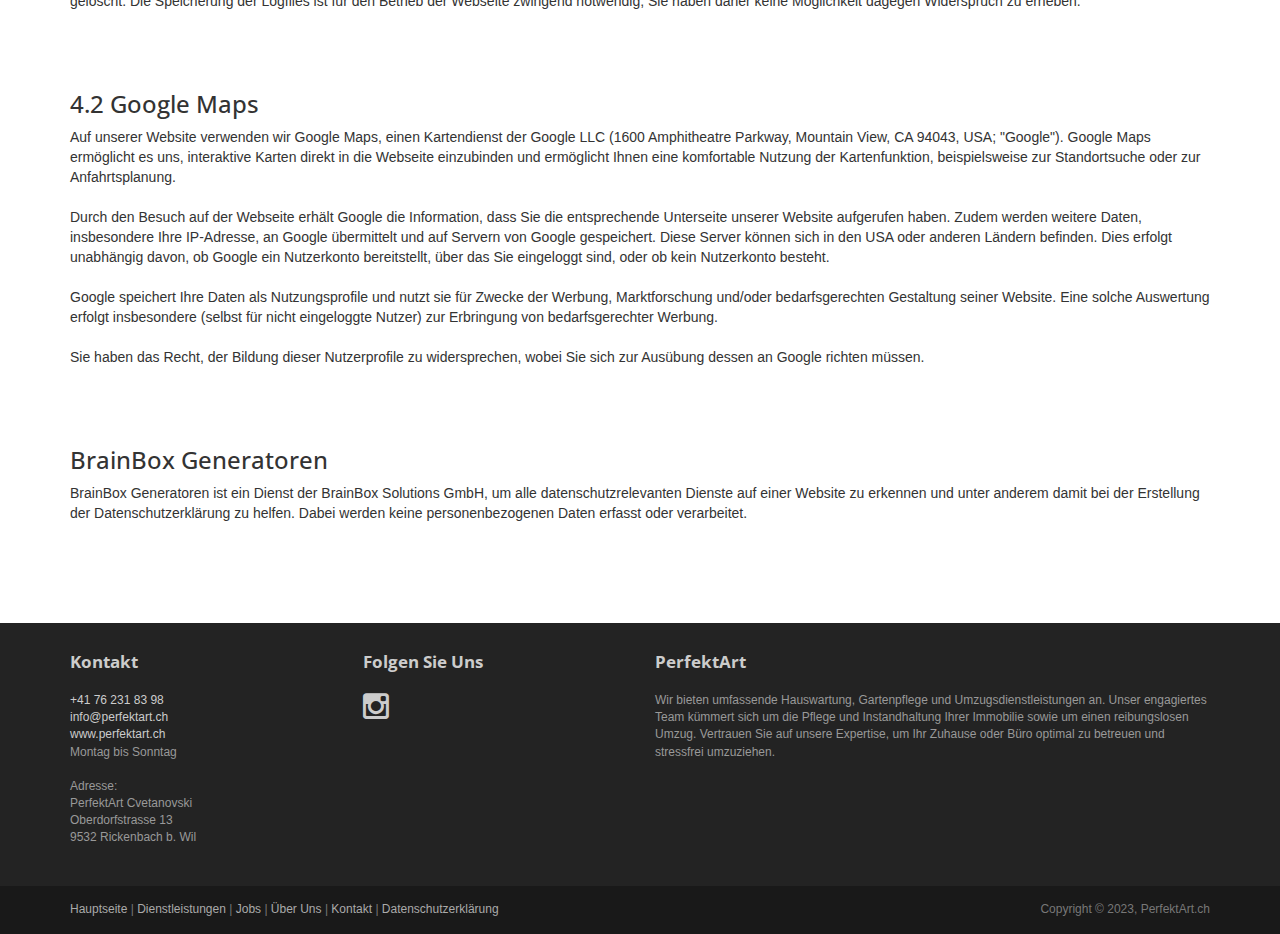
==== commit e9925c4e: "Instagram-Link in Footer eingepflegt" ====
--- a/html/datenschutzerklaerung.html
+++ b/html/datenschutzerklaerung.html
@@ -7,7 +7,7 @@
 	
 	<title>PerfektArt</title>
 
-	<link rel="shortcut icon" href="assets/images/gt_favicon.png">
+	<link rel="shortcut icon" href="assets/images/favicon.png">
 	
 	<link rel="stylesheet" media="screen" href="http://fonts.googleapis.com/css?family=Open+Sans:300,400,700">
 	<link rel="stylesheet" href="assets/css/bootstrap.min.css">
@@ -109,8 +109,7 @@
 						<h3 class="widget-title">Folgen Sie Uns</h3>
 						<div class="widget-body">
 							<p class="follow-me-icons">
-								<a href=""><i class="fa fa-instagram fa-2"></i></a>
-								<a href=""><i class="fa fa-facebook fa-2"></i></a>
+								<a href="https://www.instagram.com/perfektart__/"><i class="fa fa-instagram fa-2"></i></a>
 							</p>
 						</div>
 					</div>
